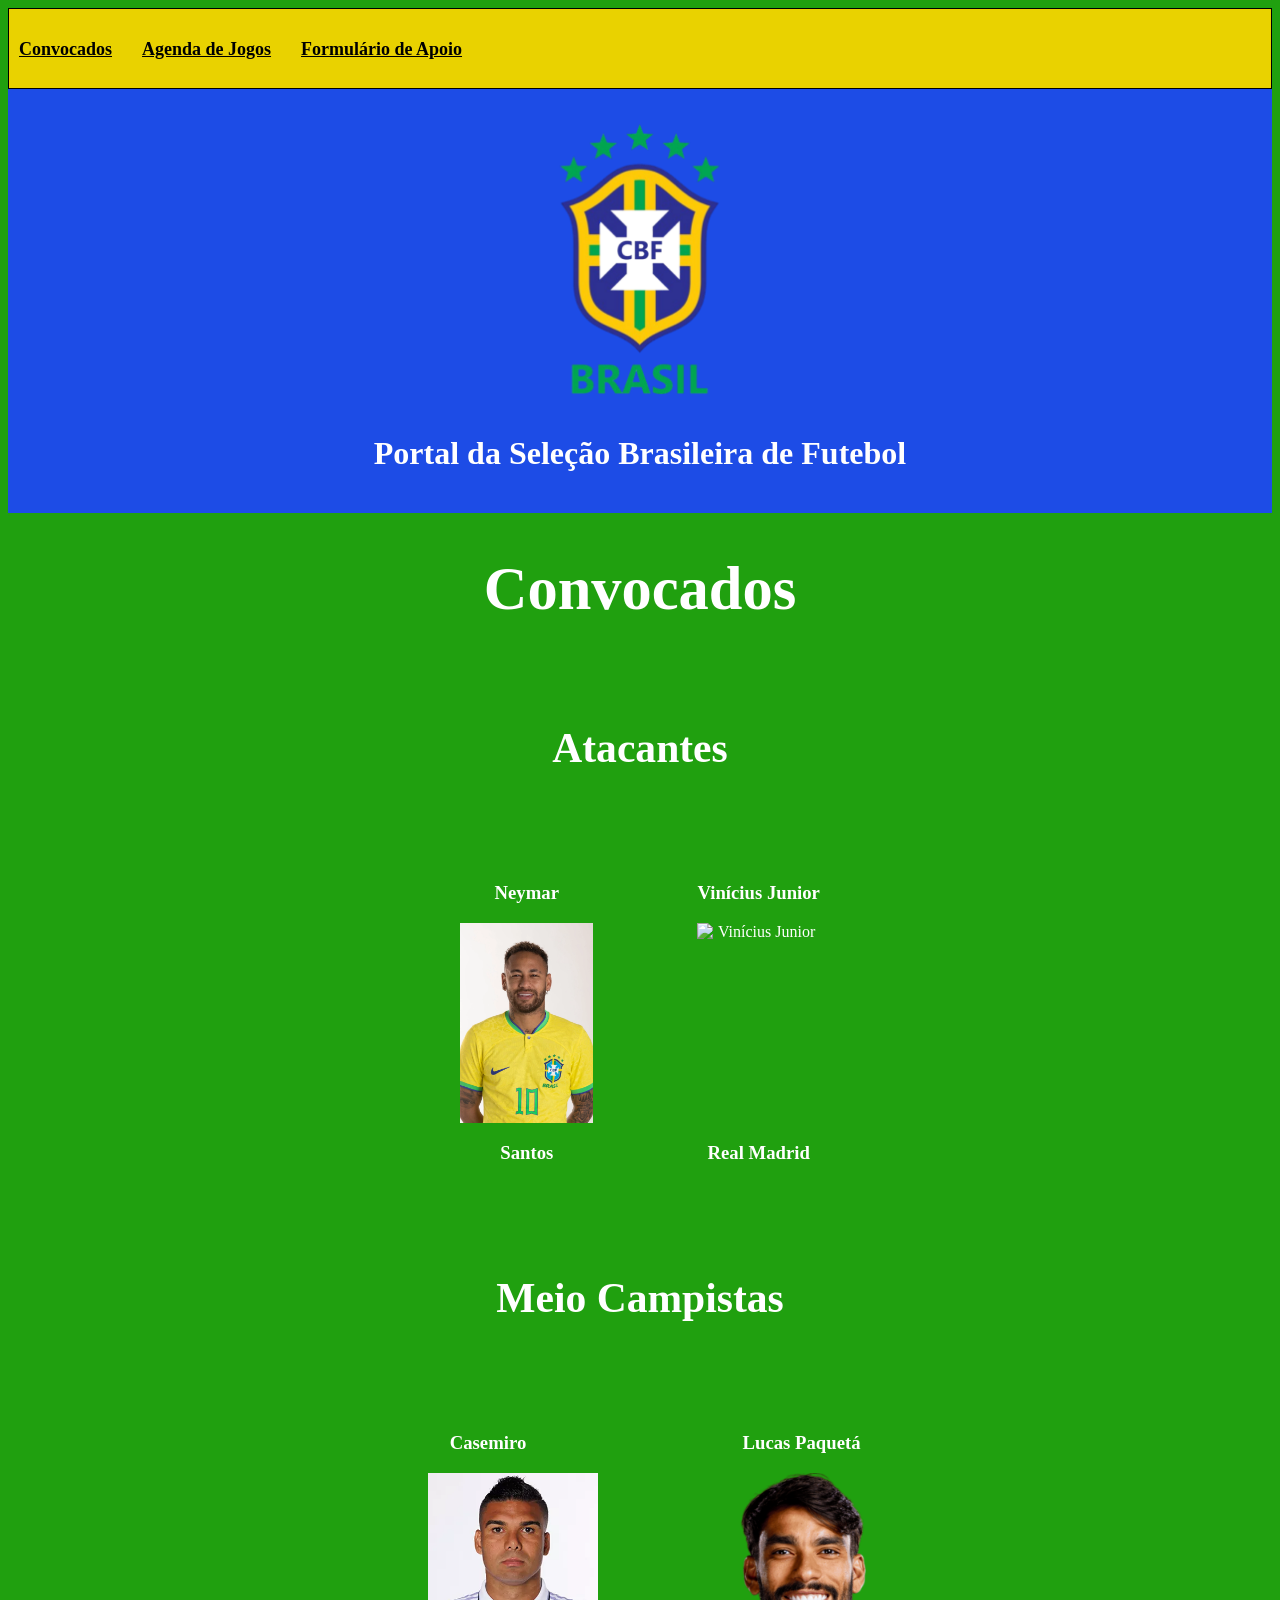
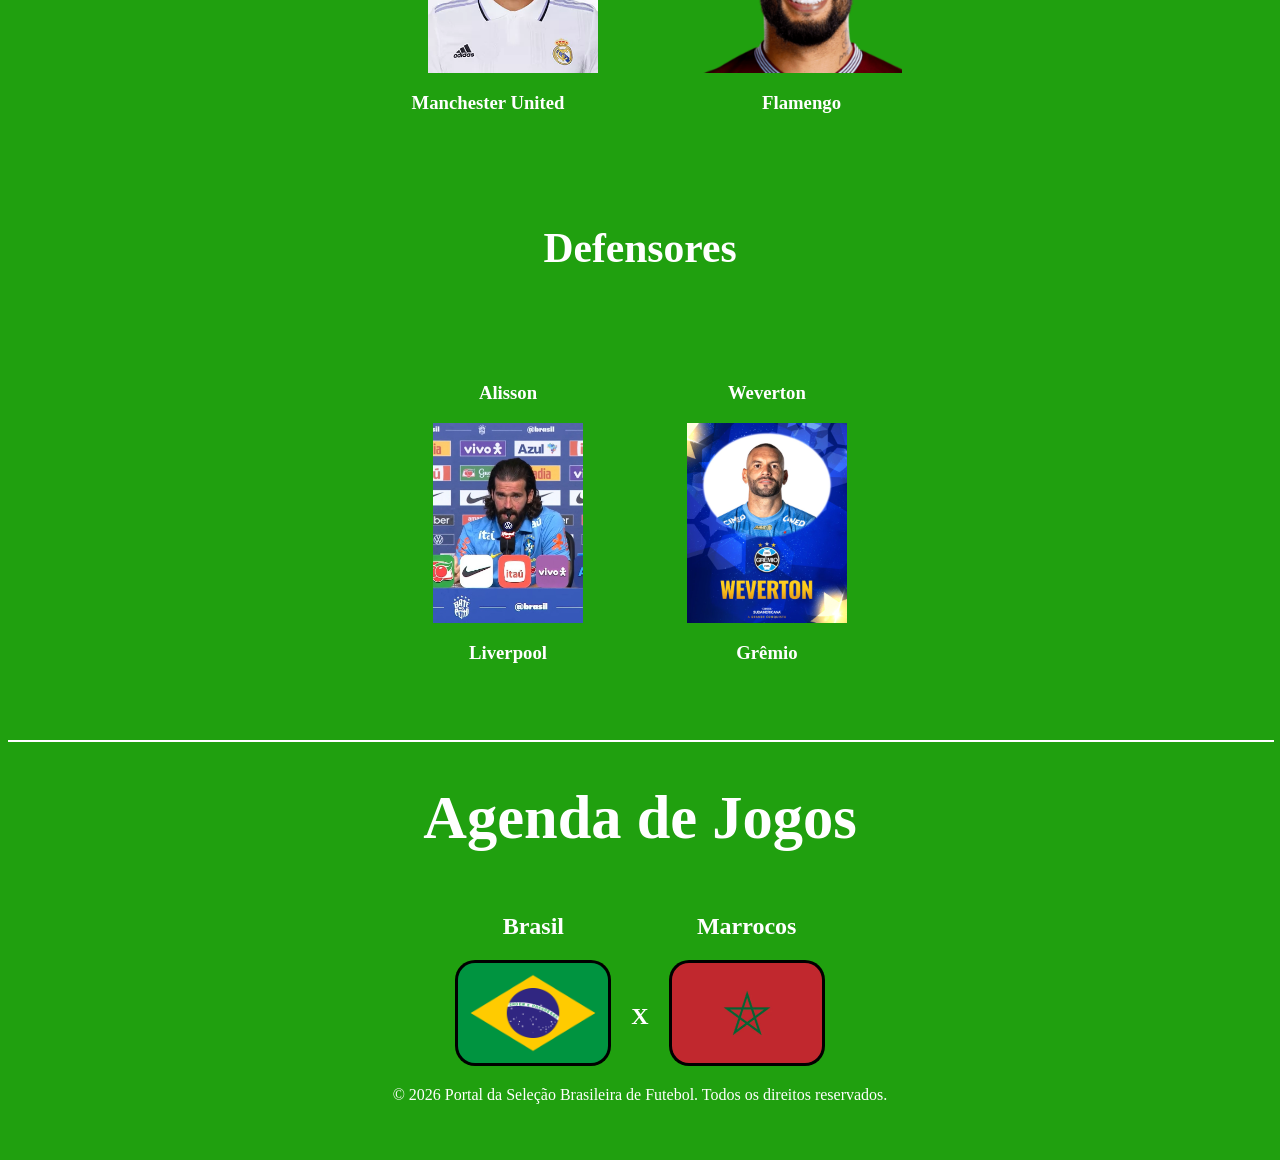
==== Site-Copa-Brasil-main/index.html @ 7c071e31 "copa" ====
<!DOCTYPE html>
<html lang="en">
<head>
    <meta charset="UTF-8">
    <meta name="viewport" content="width=device-width, initial-scale=1.0">
    <title>Portal da seleção</title>
    <link rel="stylesheet" href="css/styles.css">
</head>
<body>
    
    <nav class = "links_nav">
        <h3><a href="convocados.html">Convocados</a></h3>
        <h3><a href="agenda de jogos.html">Agenda de Jogos</a></h3>
        <h3><a href="formulario de apoio.html">Formulário de Apoio</a></h3>
    </nav>

    <header class = "cabecalho">
        <img src="img/logo.png" alt="Logo da CBF">
        <h1>Portal da Seleção Brasileira de Futebol</h1>
    </header>

    <main>



        
    <h1 class="titulo-pagina">Convocados</h1><br>
<section id = "todos jogadores">
<!--Atacantes-->        
<section id="atacantes">

        <h1 class="posicao">Atacantes</h1>
    <div class="jogador-atacante">
        <h1>Neymar</h1>
        <img class ="imagem-dos-jogadores" src="img/neymar.webp" alt="Neymar">
        <h1>Santos</h1>
    </div>
    <div class="jogador-atacante">
        <h1>Vinícius Junior</h1>
        <img class="imagem-dos-jogadores" src="img/vini jr.png" alt="Vinícius Junior">
        <h1>Real Madrid</h1>
    </div>
</section>

<!--Meio campistas-->
<section id="meio campistas">

        <h1 class="posicao">Meio Campistas</h1>
    <div class="jogador-meio-campo">
        <h1>Casemiro</h1>
        <img class="imagem-dos-jogadores-casemiro" src="img/casemiro.webp" alt="Casemiro">
        <h1>Manchester United</h1>
    </div>
    <div class="jogador-meio-campo">
        <h1>Lucas Paquetá</h1>
        <img class="imagem-dos-jogadores" src="img/paqueta.png" alt="Lucas Paquetá">
        <h1>Flamengo</h1>
    </div>
</section>

<!--Defensores-->
<section id="defensores">

        <h1 class="posicao">Defensores</h1>
    <div class = "jogador-defensor">
        <h1>Alisson</h1>
        <img class="imagem-dos-jogadores" src="img/alisson.jpg" alt="Alisson">
        <h1>Liverpool</h1>
    </div>
    <div class="jogador-defensor">
        <h1>Weverton</h1>
        <img class="imagem-dos-jogadores" src="img/weverton.jpg" alt="Weverton">
        <h1>Grêmio</h1>
    </div>
</section>
</section>

<!--linha separando o conteúdo-->
 <hr  color="#ffffff" size="2" width="100%">  

<h1 class ="titulo-pagina">Agenda de Jogos</h1>


<section>
    <div class="jogos">
    <div class="times-dos-jogos">
        <h2>Brasil</h2>
        <img src="img/bandeira brasil.webp">
    </div>

    <div class = "versus">
        <h2>X</h2>
    </div>

    <div class="times-dos-jogos">
        <h2>Marrocos</h2>
        <img src="img/bandeira marrocos.webp">
    </div>

    <div class="">

    </div>



    </div>
</section>













    </main>







<footer>
    <p>&copy; 2026 Portal da Seleção Brasileira de Futebol. Todos os direitos reservados.</p>
</footer>


</body>
</html>
---- Site-Copa-Brasil-main/css/styles.css ----
body{
    background-color: rgb(32, 160, 15);
    color: white;
    text-align: center;
}

.links_nav {
    display: flex;
    gap: 30px;
    border: 1px solid black;
    padding: 10px;
    background-color: rgb(233, 210, 0);
}

.links_nav a {
    color: black;
    font-size: 18px;
    font-weight: bold;
}


.cabecalho {
    background-color: rgb(29, 76, 230); 
    text-align: center;    
    padding: 20px;     
    color: white;
}

.cabecalho img {
    max-width: 300px;       
    height: auto;
}


.jogador{
    display: flex;
    gap: 180px;
 justify-content: center;  
 
}

.imagem-dos-jogadores{
    display: flex;
    height: 200px;
   width: auto;
   gap: 200px;
}
.imagem-dos-jogadores-casemiro{
        display: flex;
    height: 200px;
   width: auto;
   gap: 200px;
   padding-left: 50px;
}

.titulo-pagina {
font-size: 16mm;
}
.jogador-atacante {
display: inline-block;
margin: 50px;
}

.jogador-meio-campo {
display: inline-block;
margin: 50px;
}

.jogador-defensor {
display: inline-block;
margin: 50px;
}

.posicao{
    font-size: 11mm;
}

.jogos img{
    width: 150px;
    height: 100px;
    margin-left: 20px;
    margin-right: 20px;
    border-radius: 20px;
    padding: 3px;
    background-color: rgb(0, 0, 0);
}

.jogos{
    display: flex;
    justify-content: center;
}
.versus{
    position: relative;
    top: 90px;
}
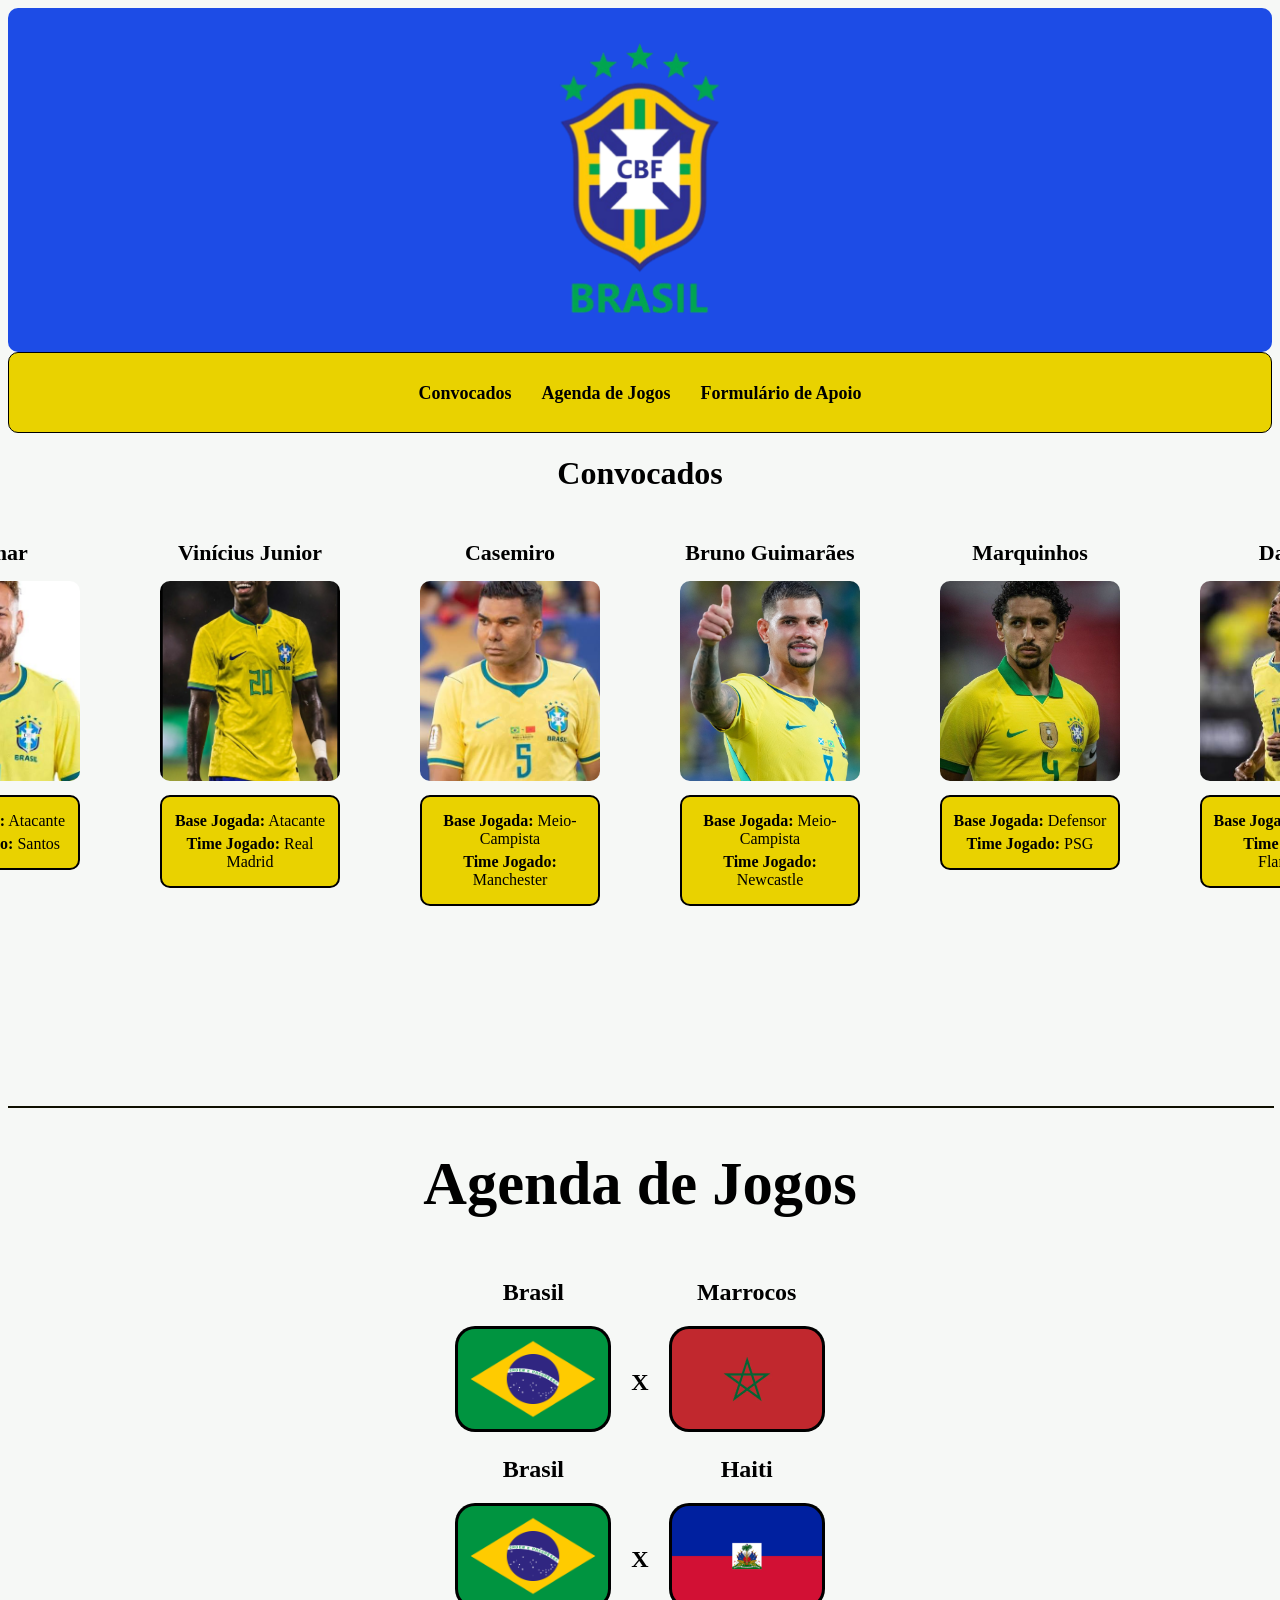
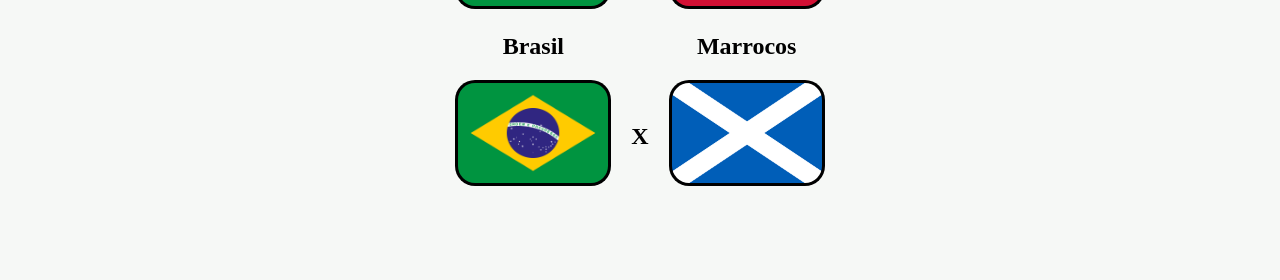
==== commit ea767f21: "Ajustes" ====
--- a/Site-Copa-Brasil-main/index.html
+++ b/Site-Copa-Brasil-main/index.html
@@ -1,5 +1,5 @@
 <!DOCTYPE html>
-<html lang="en">
+<html lang="Pt-br">
 <head>
     <meta charset="UTF-8">
     <meta name="viewport" content="width=device-width, initial-scale=1.0">
@@ -8,75 +8,96 @@
 </head>
 <body>
     
-    <nav class = "links_nav">
-        <h3><a href="convocados.html">Convocados</a></h3>
-        <h3><a href="agenda de jogos.html">Agenda de Jogos</a></h3>
-        <h3><a href="formulario de apoio.html">Formulário de Apoio</a></h3>
-    </nav>
-
     <header class = "cabecalho">
         <img src="img/logo.png" alt="Logo da CBF">
-        <h1>Portal da Seleção Brasileira de Futebol</h1>
     </header>
 
     <main>
 
+    <nav class = "nav">
+        <h3><a href="convocados.html">Convocados</a></h3>
+        <h3><a href="agenda de jogos.html">Agenda de Jogos</a></h3>
+        <h3><a href="formulario.html">Formulário de Apoio</a></h3>
+    </nav>
+
+<h1>Convocados</h1>
+
+<section id="todos-jogadores">
+
+    <div class="lista-jogadores">
+
+        <div class="card-jogador">
+            <h2>Neymar</h2>
+            <img src="img/Neymar.jpeg" alt="Neymar">
+
+            <div class="informacoes-jogador">
+                <p><strong>Base Jogada:</strong> Atacante</p>
+                <p><strong>Time Jogado:</strong> Santos</p>
+            </div>
+        </div>
 
 
-        
-    <h1 class="titulo-pagina">Convocados</h1><br>
-<section id = "todos jogadores">
-<!--Atacantes-->        
-<section id="atacantes">
+        <div class="card-jogador">
+            <h2>Vinícius Junior</h2>
+            <img src="img/Vini Jr.jpg" alt="Vinícius Junior">
 
-        <h1 class="posicao">Atacantes</h1>
-    <div class="jogador-atacante">
-        <h1>Neymar</h1>
-        <img class ="imagem-dos-jogadores" src="img/neymar.webp" alt="Neymar">
-        <h1>Santos</h1>
+            <div class="informacoes-jogador">
+                <p><strong>Base Jogada:</strong> Atacante</p>
+                <p><strong>Time Jogado:</strong> Real Madrid</p>
+            </div>
+        </div>
+
+
+        <div class="card-jogador">
+            <h2>Casemiro</h2>
+            <img src="img/Casemiro.jpeg" alt="Casemiro">
+
+            <div class="informacoes-jogador">
+                <p><strong>Base Jogada:</strong> Meio-Campista</p>
+                <p><strong>Time Jogado:</strong> Manchester</p>
+            </div>
+        </div>
+
+
+        <div class="card-jogador">
+            <h2>Bruno Guimarães</h2>
+            <img src="img/Bruno Guimarães.jpg" alt="Bruno Guimarães">
+
+            <div class="informacoes-jogador">
+                <p><strong>Base Jogada:</strong> Meio-Campista</p>
+                <p><strong>Time Jogado:</strong> Newcastle</p>
+            </div>
+        </div>
+
+
+        <div class="card-jogador">
+            <h2>Marquinhos</h2>
+            <img src="img/Marquinhos.jpg" alt="Marquinhos">
+
+            <div class="informacoes-jogador">
+                <p><strong>Base Jogada:</strong> Defensor</p>
+                <p><strong>Time Jogado:</strong> PSG</p>
+            </div>
+        </div>
+
+
+        <div class="card-jogador">
+            <h2>Danilo</h2>
+            <img src="img/Danilo Luiz.jpeg" alt="Danilo Luiz">
+
+            <div class="informacoes-jogador">
+                <p><strong>Base Jogada:</strong> Defensor</p>
+                <p><strong>Time Jogado:</strong> Flamengo</p>
+            </div>
+        </div>
+
     </div>
-    <div class="jogador-atacante">
-        <h1>Vinícius Junior</h1>
-        <img class="imagem-dos-jogadores" src="img/vini jr.png" alt="Vinícius Junior">
-        <h1>Real Madrid</h1>
-    </div>
+
 </section>
 
-<!--Meio campistas-->
-<section id="meio campistas">
-
-        <h1 class="posicao">Meio Campistas</h1>
-    <div class="jogador-meio-campo">
-        <h1>Casemiro</h1>
-        <img class="imagem-dos-jogadores-casemiro" src="img/casemiro.webp" alt="Casemiro">
-        <h1>Manchester United</h1>
-    </div>
-    <div class="jogador-meio-campo">
-        <h1>Lucas Paquetá</h1>
-        <img class="imagem-dos-jogadores" src="img/paqueta.png" alt="Lucas Paquetá">
-        <h1>Flamengo</h1>
-    </div>
-</section>
-
-<!--Defensores-->
-<section id="defensores">
-
-        <h1 class="posicao">Defensores</h1>
-    <div class = "jogador-defensor">
-        <h1>Alisson</h1>
-        <img class="imagem-dos-jogadores" src="img/alisson.jpg" alt="Alisson">
-        <h1>Liverpool</h1>
-    </div>
-    <div class="jogador-defensor">
-        <h1>Weverton</h1>
-        <img class="imagem-dos-jogadores" src="img/weverton.jpg" alt="Weverton">
-        <h1>Grêmio</h1>
-    </div>
-</section>
-</section>
 
 <!--linha separando o conteúdo-->
- <hr  color="#ffffff" size="2" width="100%">  
+ <hr  color="#ff" size="2" width="100%">  
 
 <h1 class ="titulo-pagina">Agenda de Jogos</h1>
 
@@ -97,39 +118,51 @@
         <img src="img/bandeira marrocos.webp">
     </div>
 
-    <div class="">
 
     </div>
+</section>
 
+<section>
+    <div class="jogos">
+    <div class="times-dos-jogos">
+        <h2>Brasil</h2>
+        <img src="img/bandeira brasil.webp">
+    </div>
+
+    <div class = "versus">
+        <h2>X</h2>
+    </div>
+
+    <div class="times-dos-jogos">
+        <h2>Haiti</h2>
+        <img src="img/bandeira haiti.png">
+    </div>
 
 
     </div>
 </section>
 
+<section>
+    <div class="jogos">
+    <div class="times-dos-jogos">
+        <h2>Brasil</h2>
+        <img src="img/bandeira brasil.webp">
+    </div>
+
+    <div class = "versus">
+        <h2>X</h2>
+    </div>
+
+    <div class="times-dos-jogos">
+        <h2>Marrocos</h2>
+        <img src="img/escocia.png">
+    </div>
 
 
-
-
-
-
-
-
-
-
-
+    </div>
+</section>
 
     </main>
 
-
-
-
-
-
-
-<footer>
-    <p>&copy; 2026 Portal da Seleção Brasileira de Futebol. Todos os direitos reservados.</p>
-</footer>
-
-
 </body>
 </html>
--- a/Site-Copa-Brasil-main/css/styles.css
+++ b/Site-Copa-Brasil-main/css/styles.css
@@ -1,97 +1,145 @@
+ /* =========================
+    CONFIGURAÇÃO GERAL
+ ========================= */
 
-body{
-    background-color: rgb(32, 160, 15);
+ body {
+     background-color: rgb(246, 248, 246);
+     color: rgb(0, 0, 0);
+     text-align: center;
+ }
+
+
+ /* =========================
+    CABEÇALHO
+ ========================= */
+
+ .cabecalho {
+    background-color: rgb(29, 76, 230);
+    text-align: center;
+    padding: 20px;
     color: white;
-    text-align: center;
+    border-radius: 10px;
+    text-decoration: none;
 }
 
-.links_nav {
+ .cabecalho img {
+     max-width: 300px;
+     height: auto;
+ }
+
+/* =========================
+   NAVEGAÇÃO
+========================= */
+
+.nav {
     display: flex;
+    justify-content: center;
     gap: 30px;
+    padding: 10px;
     border: 1px solid black;
-    padding: 10px;
     background-color: rgb(233, 210, 0);
+    border-radius: 10px;
 }
 
-.links_nav a {
+.nav a {
     color: black;
     font-size: 18px;
     font-weight: bold;
+    text-align: center;
+    text-decoration: none;
+}
+ /* =========================
+    TÍTULOS
+ ========================= */
+
+ .titulo-pagina {
+     font-size: 16mm;
+ }
+
+ .posicao {
+     font-size: 8mm;
+     margin-top: 40px;
+ }
+
+
+ /* =========================
+    JOGADORES
+ ========================= */
+
+ .lista-jogadores {
+    display: flex;
+    justify-content: center;
+    align-items: flex-start;
+    gap: 80px;
+
+    margin-top: 30px;
+    margin-bottom: 200px;
 }
 
-
-.cabecalho {
-    background-color: rgb(29, 76, 230); 
-    text-align: center;    
-    padding: 20px;     
-    color: white;
-}
-
-.cabecalho img {
-    max-width: 300px;       
-    height: auto;
-}
+ .card-jogador {
+     width: 220px;
+     text-align: center;
+ }
 
 
-.jogador{
-    display: flex;
-    gap: 180px;
- justify-content: center;  
- 
-}
+ /* Nome do jogador */
 
-.imagem-dos-jogadores{
-    display: flex;
-    height: 200px;
-   width: auto;
-   gap: 200px;
-}
-.imagem-dos-jogadores-casemiro{
-        display: flex;
-    height: 200px;
-   width: auto;
-   gap: 200px;
-   padding-left: 50px;
-}
+ .card-jogador h2 {
+     font-size: 22px;
+     margin-bottom: 15px;
+ }
 
-.titulo-pagina {
-font-size: 16mm;
-}
-.jogador-atacante {
-display: inline-block;
-margin: 50px;
-}
 
-.jogador-meio-campo {
-display: inline-block;
-margin: 50px;
-}
+ /* Imagem do jogador */
 
-.jogador-defensor {
-display: inline-block;
-margin: 50px;
-}
+ .card-jogador img {
+     width: 180px;
+     height: 200px;
+     object-fit: cover;
+     border-radius: 10px;
+ }
 
-.posicao{
-    font-size: 11mm;
-}
 
-.jogos img{
-    width: 150px;
-    height: 100px;
-    margin-left: 20px;
-    margin-right: 20px;
-    border-radius: 20px;
-    padding: 3px;
-    background-color: rgb(0, 0, 0);
-}
+ /* =========================
+    INFORMAÇÕES DO JOGADOR
+ ========================= */
 
-.jogos{
-    display: flex;
-    justify-content: center;
-}
-.versus{
-    position: relative;
-    top: 90px;
-}
+ .informacoes-jogador {
+     background-color: rgb(233, 210, 0);
+     border: 2px solid black;
+     border-radius: 10px;
+     margin-top: 10px;
+     padding: 10px;
+ }
 
+
+ .informacoes-jogador p {
+     margin: 5px 0;
+     font-size: 16px;
+ }
+
+
+ /* =========================
+    JOGOS
+ ========================= */
+
+ .jogos {
+     display: flex;
+     justify-content: center;
+ }
+
+ .jogos img {
+     width: 150px;
+     height: 100px;
+     margin-left: 20px;
+     margin-right: 20px;
+     padding: 3px;
+     border-radius: 20px;
+     background-color: rgb(0, 0, 0);
+ }
+
+ .versus {
+     position: relative;
+     top: 90px;
+ }
+ 
